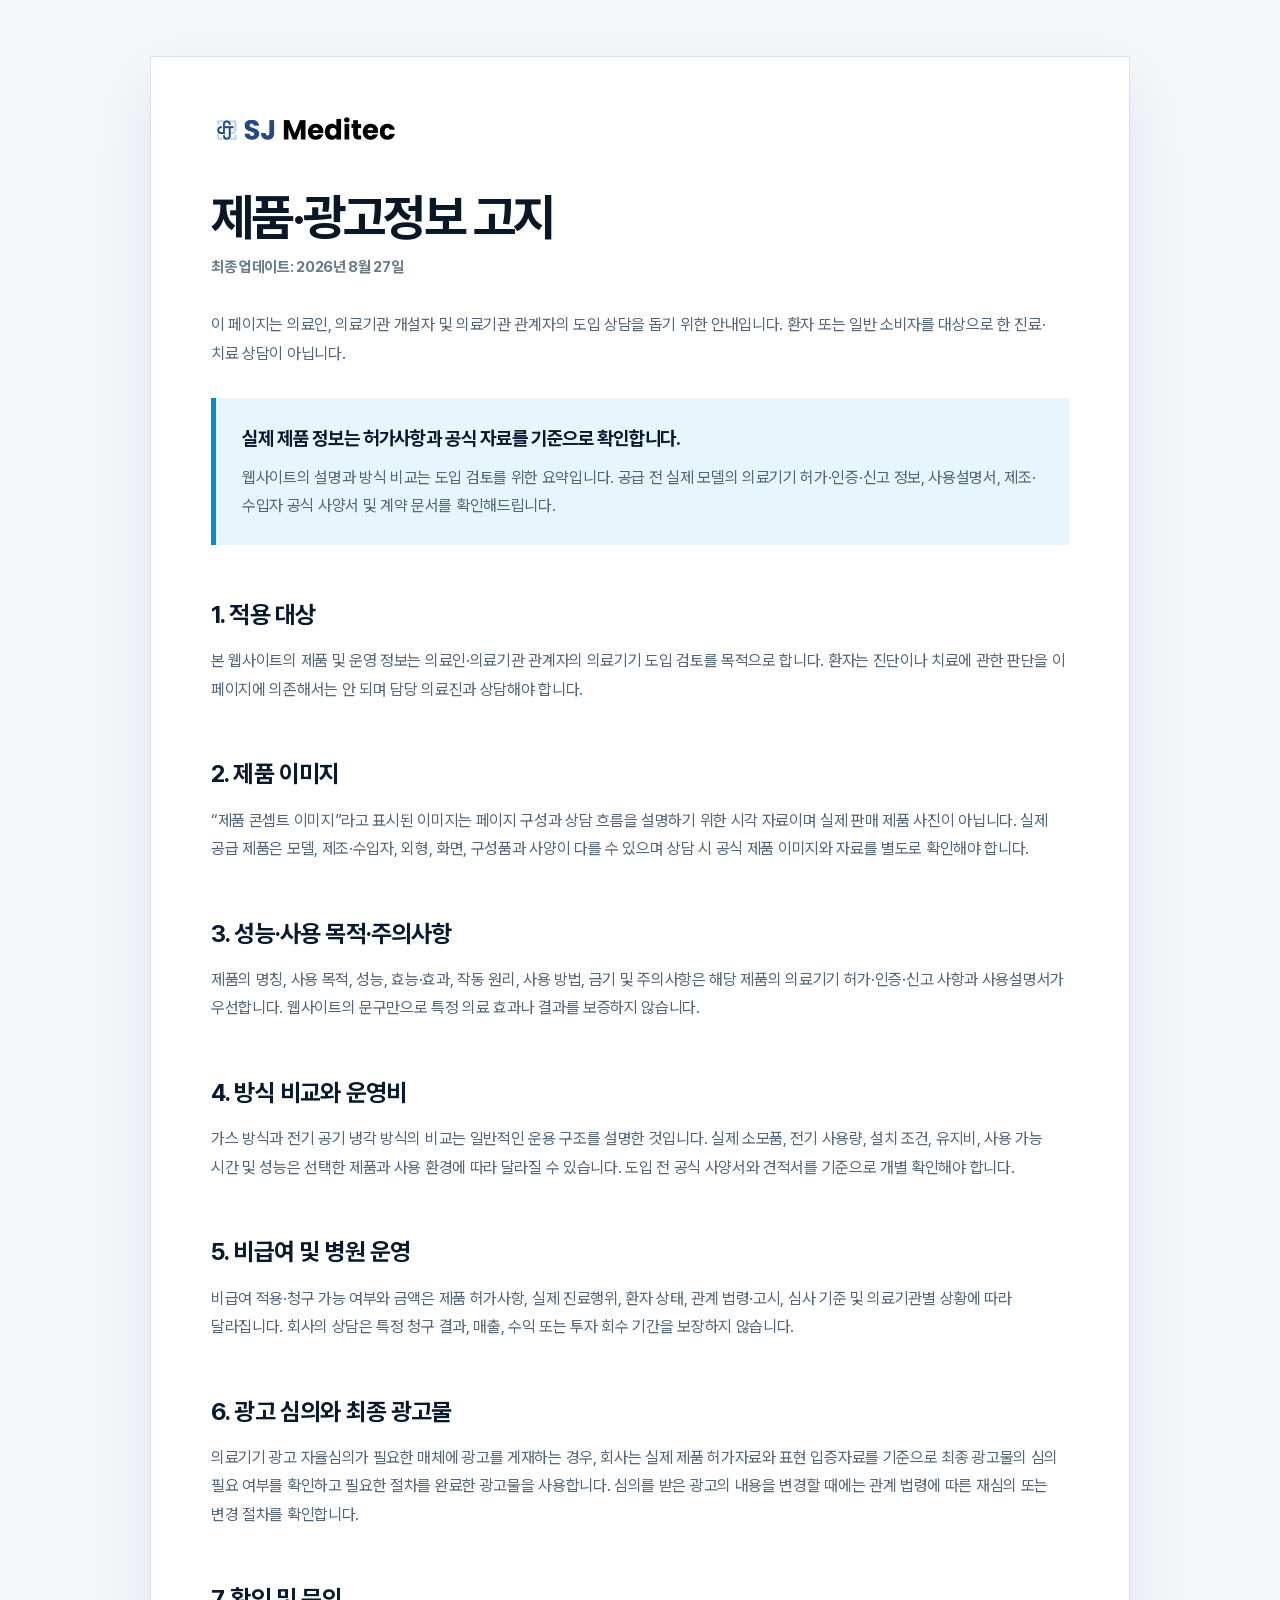
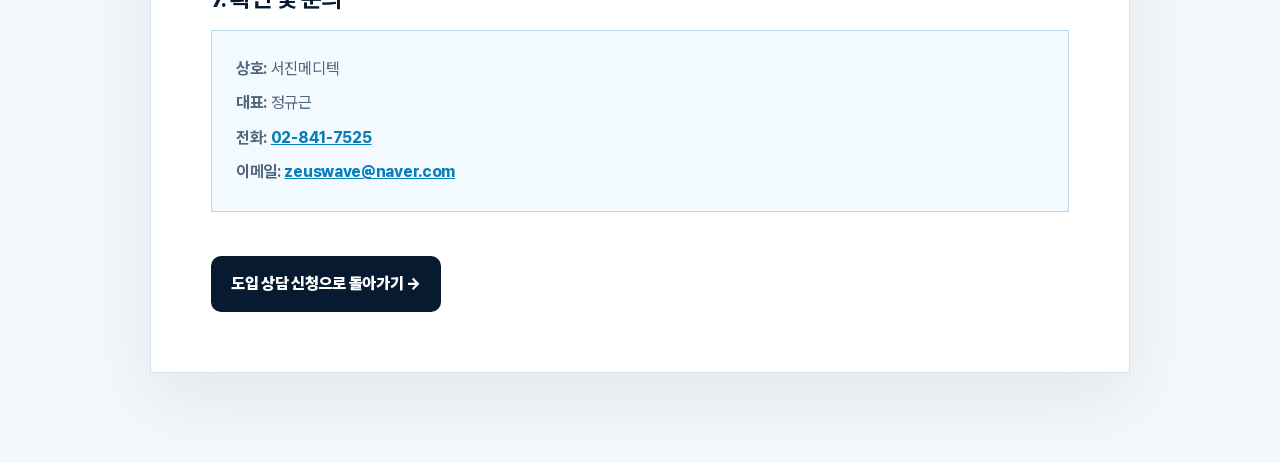
==== advertising-disclosure.html @ 7fe04232 "Harden privacy and medical ad compliance" ====
<!doctype html>
<html lang="ko">
<head>
  <meta charset="utf-8">
  <meta name="viewport" content="width=device-width, initial-scale=1">
  <meta name="referrer" content="no-referrer">
  <meta name="description" content="서진메디텍 의료기기 제품 및 광고정보 고지">
  <title>제품·광고정보 고지 | 서진메디텍</title>
  <link rel="icon" href="assets/logo-mark.png" type="image/png">
  <link rel="stylesheet" href="legal-v2.css?v=20260827-1">
</head>
<body>
  <main class="legal-page">
    <article class="legal">
      <a class="legal-logo" href="index.html" aria-label="서진메디텍 홈"><img src="assets/logo-horizontal.png" alt="SJ Meditec 서진메디텍"></a>
      <h1>제품·광고정보 고지</h1>
      <p class="date">최종 업데이트: 2026년 8월 27일</p>
      <p class="legal-intro">이 페이지는 의료인, 의료기관 개설자 및 의료기관 관계자의 도입 상담을 돕기 위한 안내입니다. 환자 또는 일반 소비자를 대상으로 한 진료·치료 상담이 아닙니다.</p>

      <div class="summary-box">
        <strong>실제 제품 정보는 허가사항과 공식 자료를 기준으로 확인합니다.</strong>
        <p>웹사이트의 설명과 방식 비교는 도입 검토를 위한 요약입니다. 공급 전 실제 모델의 의료기기 허가·인증·신고 정보, 사용설명서, 제조·수입자 공식 사양서 및 계약 문서를 확인해드립니다.</p>
      </div>

      <section>
        <h2>1. 적용 대상</h2>
        <p>본 웹사이트의 제품 및 운영 정보는 의료인·의료기관 관계자의 의료기기 도입 검토를 목적으로 합니다. 환자는 진단이나 치료에 관한 판단을 이 페이지에 의존해서는 안 되며 담당 의료진과 상담해야 합니다.</p>
      </section>

      <section>
        <h2>2. 제품 이미지</h2>
        <p>“제품 콘셉트 이미지”라고 표시된 이미지는 페이지 구성과 상담 흐름을 설명하기 위한 시각 자료이며 실제 판매 제품 사진이 아닙니다. 실제 공급 제품은 모델, 제조·수입자, 외형, 화면, 구성품과 사양이 다를 수 있으며 상담 시 공식 제품 이미지와 자료를 별도로 확인해야 합니다.</p>
      </section>

      <section>
        <h2>3. 성능·사용 목적·주의사항</h2>
        <p>제품의 명칭, 사용 목적, 성능, 효능·효과, 작동 원리, 사용 방법, 금기 및 주의사항은 해당 제품의 의료기기 허가·인증·신고 사항과 사용설명서가 우선합니다. 웹사이트의 문구만으로 특정 의료 효과나 결과를 보증하지 않습니다.</p>
      </section>

      <section>
        <h2>4. 방식 비교와 운영비</h2>
        <p>가스 방식과 전기 공기 냉각 방식의 비교는 일반적인 운용 구조를 설명한 것입니다. 실제 소모품, 전기 사용량, 설치 조건, 유지비, 사용 가능 시간 및 성능은 선택한 제품과 사용 환경에 따라 달라질 수 있습니다. 도입 전 공식 사양서와 견적서를 기준으로 개별 확인해야 합니다.</p>
      </section>

      <section>
        <h2>5. 비급여 및 병원 운영</h2>
        <p>비급여 적용·청구 가능 여부와 금액은 제품 허가사항, 실제 진료행위, 환자 상태, 관계 법령·고시, 심사 기준 및 의료기관별 상황에 따라 달라집니다. 회사의 상담은 특정 청구 결과, 매출, 수익 또는 투자 회수 기간을 보장하지 않습니다.</p>
      </section>

      <section>
        <h2>6. 광고 심의와 최종 광고물</h2>
        <p>의료기기 광고 자율심의가 필요한 매체에 광고를 게재하는 경우, 회사는 실제 제품 허가자료와 표현 입증자료를 기준으로 최종 광고물의 심의 필요 여부를 확인하고 필요한 절차를 완료한 광고물을 사용합니다. 심의를 받은 광고의 내용을 변경할 때에는 관계 법령에 따른 재심의 또는 변경 절차를 확인합니다.</p>
      </section>

      <section>
        <h2>7. 확인 및 문의</h2>
        <div class="contact-box">
          <p><strong>상호:</strong> 서진메디텍</p>
          <p><strong>대표:</strong> 정규근</p>
          <p><strong>전화:</strong> <a href="tel:028417525">02-841-7525</a></p>
          <p><strong>이메일:</strong> <a href="mailto:zeuswave@naver.com">zeuswave@naver.com</a></p>
        </div>
      </section>

      <a class="back" href="index.html#quote">도입 상담 신청으로 돌아가기 →</a>
    </article>
  </main>
</body>
</html>
---- legal-v2.css ----
@font-face {
  font-family: "Pretendard Variable";
  src: url("assets/PretendardVariable.woff2") format("woff2-variations");
  font-weight: 45 920;
  font-style: normal;
  font-display: swap;
}

:root {
  --navy: #071a30;
  --blue: #078dce;
  --blue-soft: #e7f5fc;
  --ice: #f4f8fb;
  --ink: #0a1726;
  --muted: #50657a;
  --line: #d7e1e9;
  --yellow: #fee500;
}

* { box-sizing: border-box; }
html { scroll-behavior: smooth; }
body {
  margin: 0;
  background: var(--ice);
  color: var(--ink);
  font-family: "Pretendard Variable", Pretendard, "Noto Sans KR", "Malgun Gothic", sans-serif;
  font-size: 17px;
  letter-spacing: -.018em;
  line-height: 1.78;
  word-break: keep-all;
}
a { color: inherit; }
.legal-page { min-height: 100vh; padding: 56px 22px 90px; }
.legal {
  width: min(100%, 980px);
  margin: 0 auto;
  padding: 54px 60px 60px;
  border: 1px solid var(--line);
  background: #fff;
  box-shadow: 0 24px 70px rgba(7,26,48,.08);
}
.legal-logo { display: inline-flex; }
.legal-logo img { display: block; width: 190px; height: auto; }
.legal h1 { margin: 34px 0 8px; font-size: clamp(36px,5vw,50px); line-height: 1.15; letter-spacing: -.055em; }
.legal .date { margin: 0; color: #66798b; font-size: 15px; font-weight: 700; }
.legal-intro { margin: 30px 0 0; color: #33495d; font-size: 18px; }
.summary-box { margin: 30px 0 8px; padding: 24px 26px; border-left: 5px solid var(--blue); background: var(--blue-soft); }
.summary-box strong { display: block; margin-bottom: 8px; color: var(--navy); font-size: 19px; }
.summary-box p { margin: 0; color: #2d5068; }
.legal-nav { display: flex; flex-wrap: wrap; gap: 9px; margin: 26px 0 42px; }
.legal-nav a { padding: 9px 13px; border: 1px solid #c8d8e4; border-radius: 999px; color: #315269; font-size: 15px; font-weight: 800; text-decoration: none; }
.legal-nav a:hover { border-color: var(--blue); color: var(--blue); }
.legal section { scroll-margin-top: 24px; }
.legal h2 { margin: 48px 0 14px; padding-top: 6px; color: var(--navy); font-size: 24px; line-height: 1.35; letter-spacing: -.035em; }
.legal h3 { margin: 26px 0 10px; font-size: 19px; }
.legal p, .legal li { color: var(--muted); font-size: 16px; }
.legal ul, .legal ol { margin: 10px 0; padding-left: 24px; }
.legal li + li { margin-top: 7px; }
.legal a { color: #067eb8; font-weight: 750; }
.legal-table { width: 100%; margin: 18px 0; border-collapse: collapse; table-layout: fixed; }
.legal-table th, .legal-table td { padding: 15px 16px; border: 1px solid var(--line); text-align: left; vertical-align: top; font-size: 15px; line-height: 1.65; }
.legal-table th { background: #e7f5fc; color: var(--navy); font-weight: 850; }
.legal-table td { color: #40576a; }
.legal-table .narrow { width: 21%; }
.notice { padding: 18px 20px; border: 1px solid #c8d9e4; background: #f8fbfd; color: #40576a; font-size: 15px; }
.contact-box { padding: 24px; border: 1px solid #b9d7e7; background: #f3faff; }
.contact-box p { margin: 0; }
.contact-box p + p { margin-top: 6px; }
.back { display: inline-flex; margin-top: 44px; padding: 14px 20px; border-radius: 10px; background: var(--navy); color: #fff !important; font-size: 16px; font-weight: 900 !important; text-decoration: none; }
.back:hover { background: var(--blue); }
.revision { margin-top: 42px; padding-top: 22px; border-top: 1px solid var(--line); color: #738496; font-size: 14px; }

@media (max-width: 700px) {
  body { font-size: 16px; word-break: normal; }
  .legal-page { padding: 18px 0 72px; }
  .legal { padding: 34px 20px 44px; border-right: 0; border-left: 0; }
  .legal h1 { margin-top: 28px; }
  .legal-intro { font-size: 17px; }
  .summary-box { padding: 20px; }
  .legal-nav { margin-bottom: 32px; }
  .legal h2 { margin-top: 40px; font-size: 22px; }
  .legal-table-wrap { overflow-x: auto; margin-right: -20px; padding-right: 20px; }
  .legal-table { min-width: 720px; }
  .legal-table th, .legal-table td { font-size: 15px; }
}
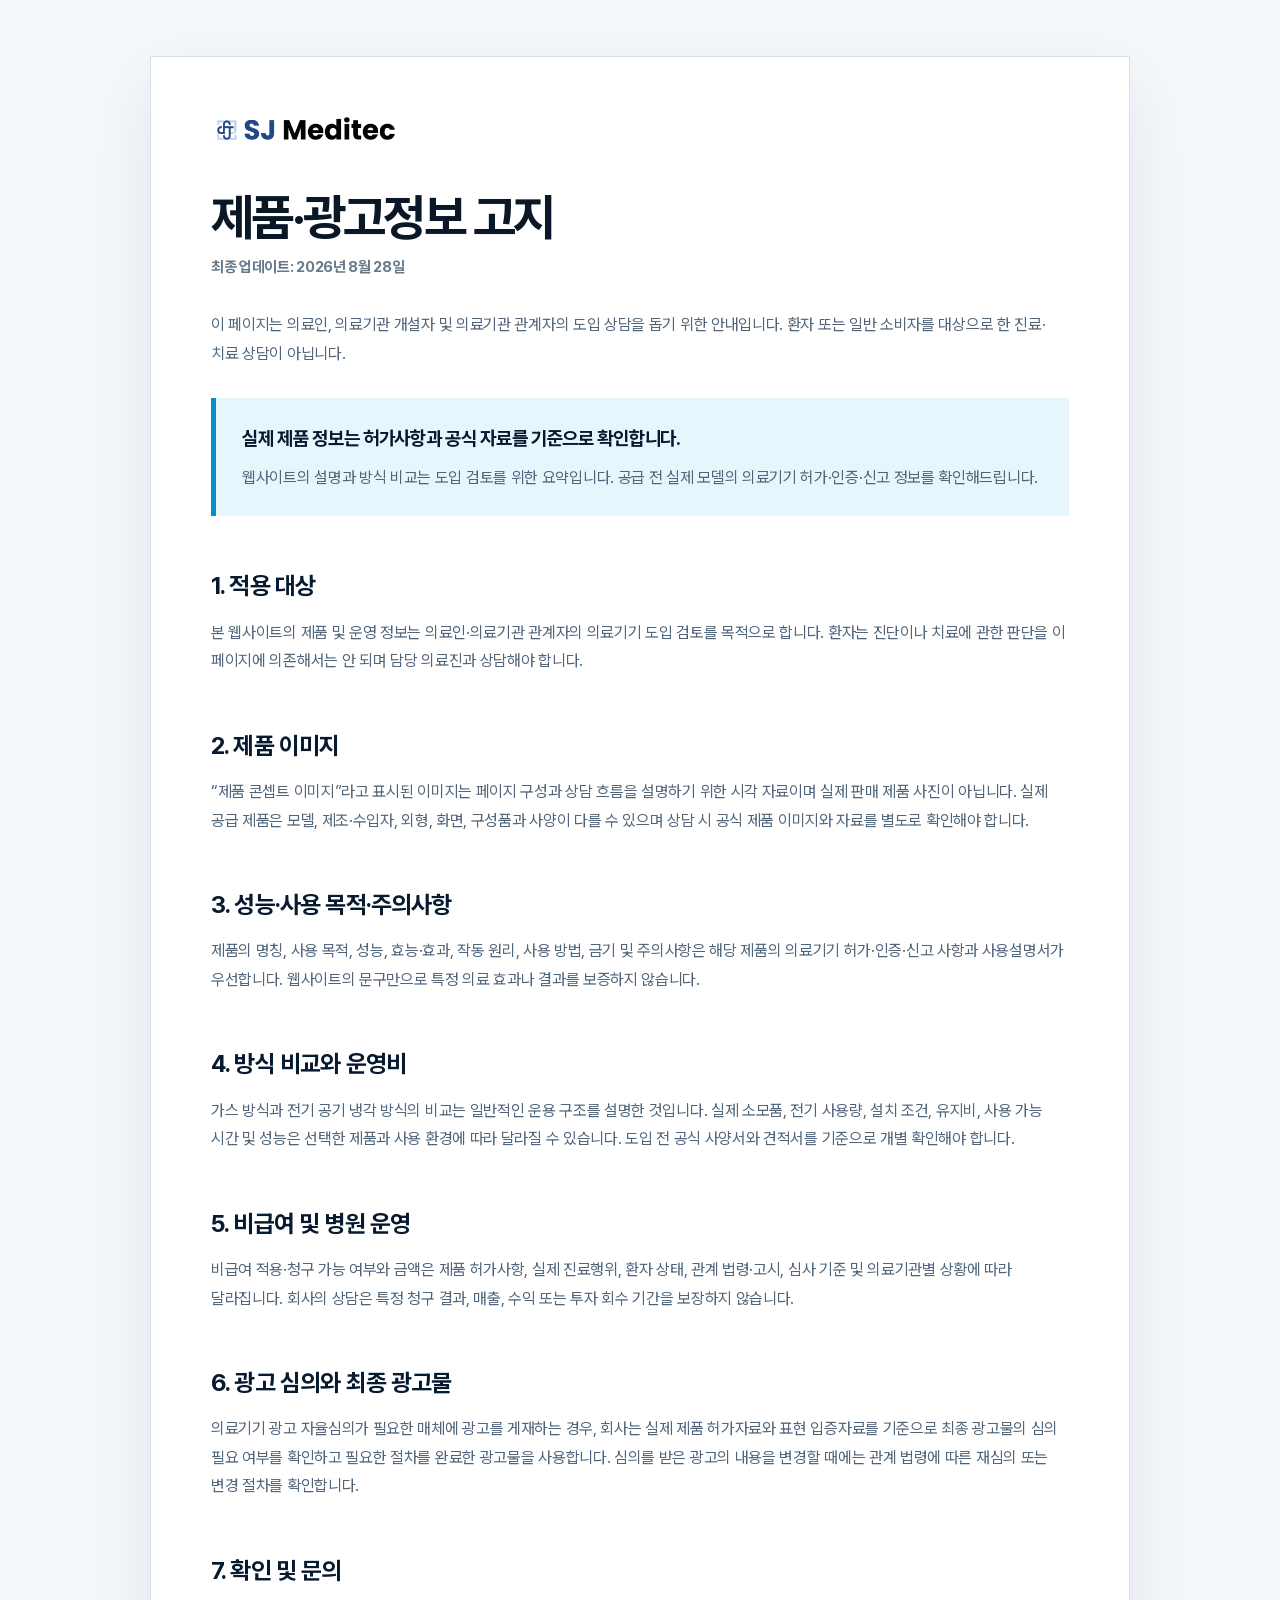
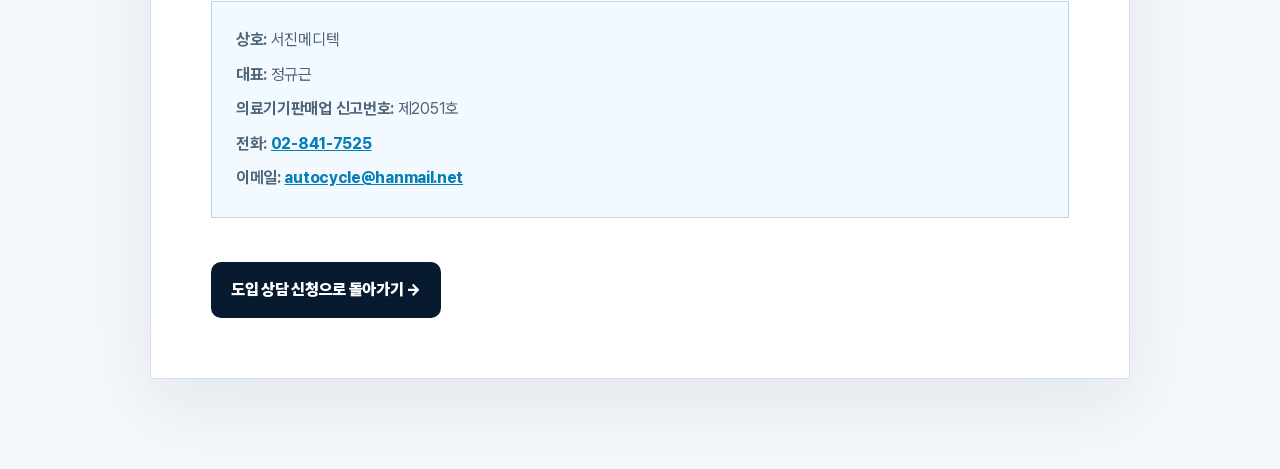
==== commit 6368d526: "Update lead fields and business disclosures" ====
--- a/advertising-disclosure.html
+++ b/advertising-disclosure.html
@@ -14,12 +14,12 @@
     <article class="legal">
       <a class="legal-logo" href="index.html" aria-label="서진메디텍 홈"><img src="assets/logo-horizontal.png" alt="SJ Meditec 서진메디텍"></a>
       <h1>제품·광고정보 고지</h1>
-      <p class="date">최종 업데이트: 2026년 8월 27일</p>
+      <p class="date">최종 업데이트: 2026년 8월 28일</p>
       <p class="legal-intro">이 페이지는 의료인, 의료기관 개설자 및 의료기관 관계자의 도입 상담을 돕기 위한 안내입니다. 환자 또는 일반 소비자를 대상으로 한 진료·치료 상담이 아닙니다.</p>
 
       <div class="summary-box">
         <strong>실제 제품 정보는 허가사항과 공식 자료를 기준으로 확인합니다.</strong>
-        <p>웹사이트의 설명과 방식 비교는 도입 검토를 위한 요약입니다. 공급 전 실제 모델의 의료기기 허가·인증·신고 정보, 사용설명서, 제조·수입자 공식 사양서 및 계약 문서를 확인해드립니다.</p>
+        <p>웹사이트의 설명과 방식 비교는 도입 검토를 위한 요약입니다. 공급 전 실제 모델의 의료기기 허가·인증·신고 정보를 확인해드립니다.</p>
       </div>
 
       <section>
@@ -57,8 +57,9 @@
         <div class="contact-box">
           <p><strong>상호:</strong> 서진메디텍</p>
           <p><strong>대표:</strong> 정규근</p>
+          <p><strong>의료기기판매업 신고번호:</strong> 제2051호</p>
           <p><strong>전화:</strong> <a href="tel:028417525">02-841-7525</a></p>
-          <p><strong>이메일:</strong> <a href="mailto:zeuswave@naver.com">zeuswave@naver.com</a></p>
+          <p><strong>이메일:</strong> <a href="mailto:autocycle@hanmail.net">autocycle@hanmail.net</a></p>
         </div>
       </section>
 
